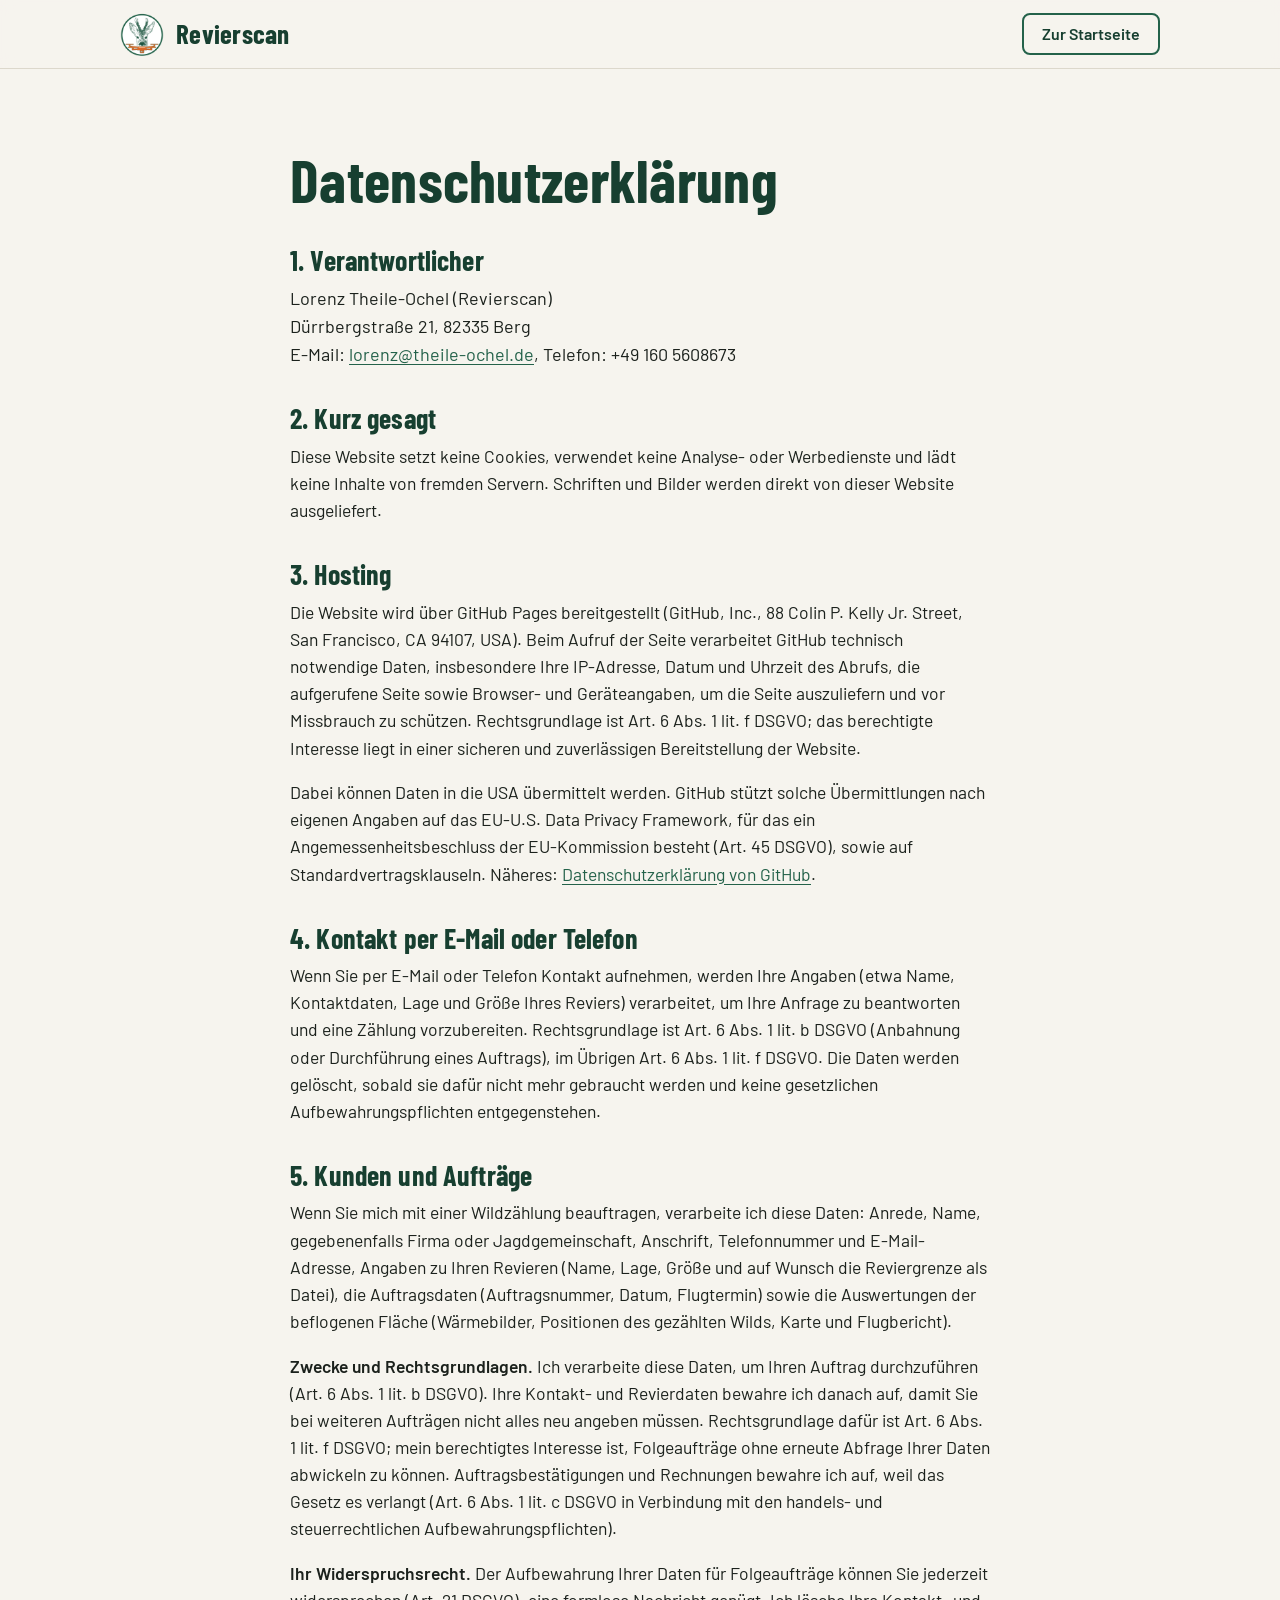
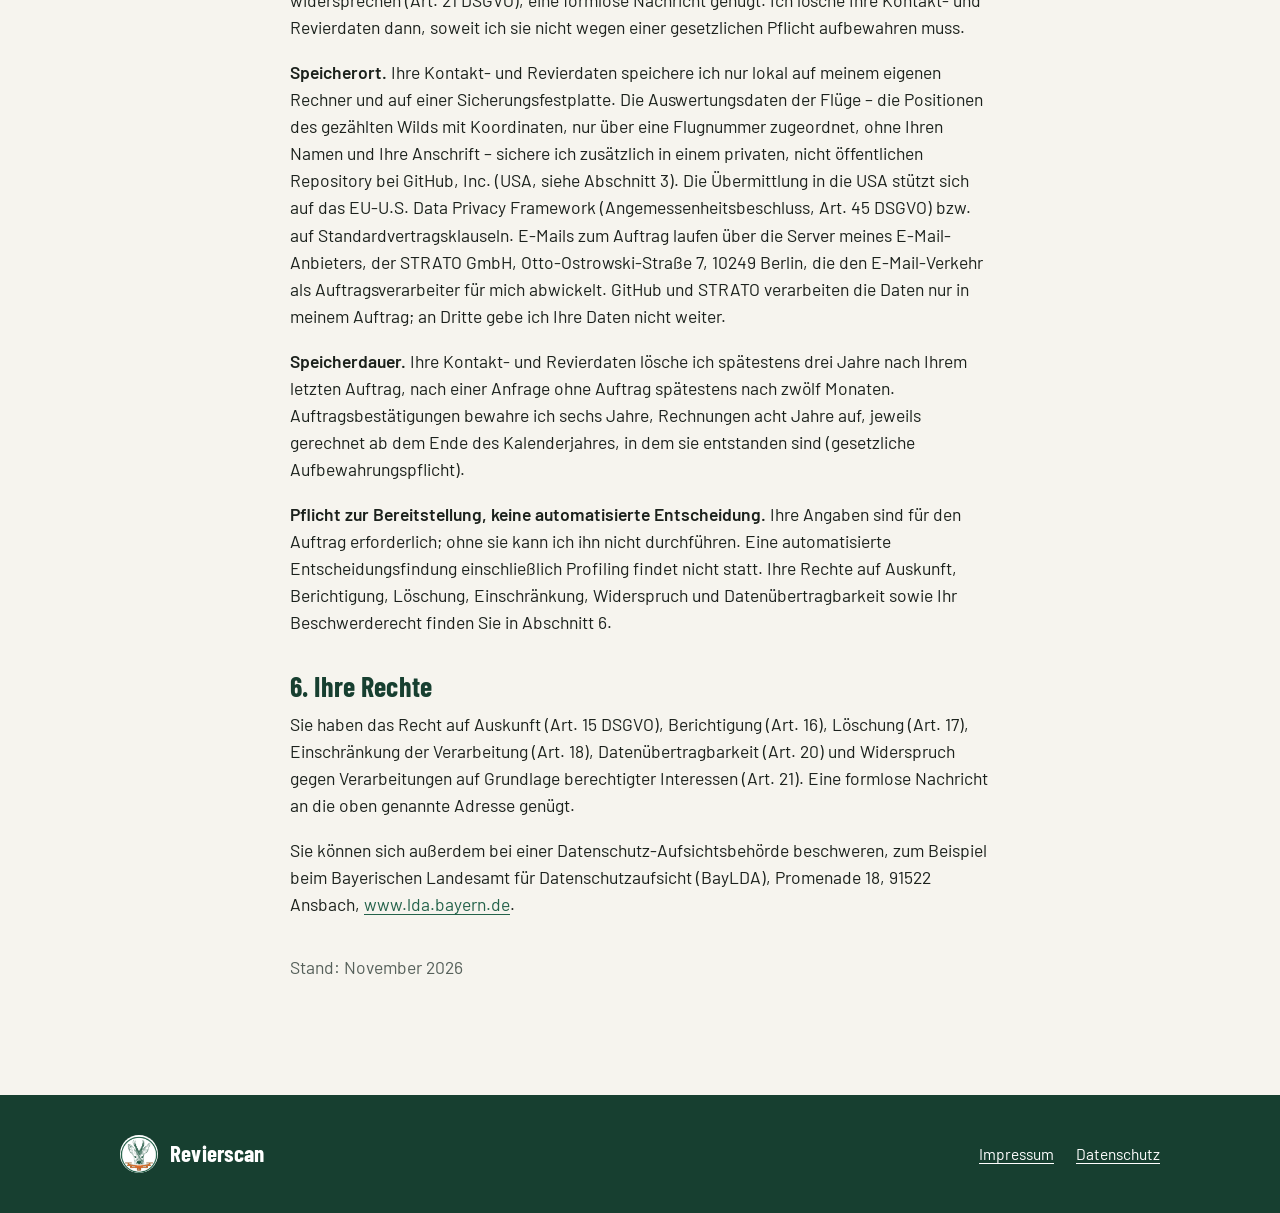
==== datenschutz.html @ d4d0d692 "Website veröffentlichen" ====
<!DOCTYPE html>
<html lang="de">
<head>
<meta charset="utf-8">
<meta name="viewport" content="width=device-width, initial-scale=1">
<title>Datenschutz – Revierscan</title>
<meta name="robots" content="noindex">
<link rel="icon" href="favicon.ico" sizes="any">
<link rel="stylesheet" href="assets/style.css">
</head>
<body>
<header class="kopfzeile">
  <div class="huelle">
    <a class="logo" href="./"><img src="assets/logo-128.png" alt="" width="44" height="44"><span>Revierscan</span></a>
    <a class="knopf knopf-rahmen knopf-klein" href="./">Zur Startseite</a>
  </div>
</header>
<main class="rechtstext">
  <div class="huelle">
    <h1>Datenschutzerklärung</h1>

    <h2>1. Verantwortlicher</h2>
    <address>Lorenz Theile-Ochel (Revierscan)<br>Dürrbergstraße 21, 82335 Berg<br>
    E-Mail: <a href="mailto:lorenz@theile-ochel.de">lorenz@theile-ochel.de</a>, Telefon: +49 160 5608673</address>

    <h2>2. Kurz gesagt</h2>
    <p>Diese Website setzt keine Cookies, verwendet keine Analyse- oder Werbedienste und lädt keine Inhalte von fremden Servern. Schriften und Bilder werden direkt von dieser Website ausgeliefert.</p>

    <h2>3. Hosting</h2>
    <p>Die Website wird über GitHub Pages bereitgestellt (GitHub, Inc., 88 Colin P. Kelly Jr. Street, San Francisco, CA 94107, USA). Beim Aufruf der Seite verarbeitet GitHub technisch notwendige Daten, insbesondere Ihre IP-Adresse, Datum und Uhrzeit des Abrufs, die aufgerufene Seite sowie Browser- und Geräteangaben, um die Seite auszuliefern und vor Missbrauch zu schützen. Rechtsgrundlage ist Art. 6 Abs. 1 lit. f DSGVO; das berechtigte Interesse liegt in einer sicheren und zuverlässigen Bereitstellung der Website.</p>
    <p>Dabei können Daten in die USA übermittelt werden. GitHub stützt solche Übermittlungen nach eigenen Angaben auf das EU-U.S. Data Privacy Framework, für das ein Angemessenheitsbeschluss der EU-Kommission besteht (Art. 45 DSGVO), sowie auf Standardvertragsklauseln. Näheres: <a href="https://docs.github.com/de/site-policy/privacy-policies/github-general-privacy-statement" rel="noopener">Datenschutzerklärung von GitHub</a>.</p>

    <h2>4. Kontakt per E-Mail oder Telefon</h2>
    <p>Wenn Sie per E-Mail oder Telefon Kontakt aufnehmen, werden Ihre Angaben (etwa Name, Kontaktdaten, Lage und Größe Ihres Reviers) verarbeitet, um Ihre Anfrage zu beantworten und eine Zählung vorzubereiten. Rechtsgrundlage ist Art. 6 Abs. 1 lit. b DSGVO (Anbahnung oder Durchführung eines Auftrags), im Übrigen Art. 6 Abs. 1 lit. f DSGVO. Die Daten werden gelöscht, sobald sie dafür nicht mehr gebraucht werden und keine gesetzlichen Aufbewahrungspflichten entgegenstehen.</p>

    <h2>5. Kunden und Aufträge</h2>
    <p>Wenn Sie mich mit einer Wildzählung beauftragen, verarbeite ich diese Daten: Anrede, Name, gegebenenfalls Firma oder Jagdgemeinschaft, Anschrift, Telefonnummer und E-Mail-Adresse, Angaben zu Ihren Revieren (Name, Lage, Größe und auf Wunsch die Reviergrenze als Datei), die Auftragsdaten (Auftragsnummer, Datum, Flugtermin) sowie die Auswertungen der beflogenen Fläche (Wärmebilder, Positionen des gezählten Wilds, Karte und Flugbericht).</p>
    <p><strong>Zwecke und Rechtsgrundlagen.</strong> Ich verarbeite diese Daten, um Ihren Auftrag durchzuführen (Art. 6 Abs. 1 lit. b DSGVO). Ihre Kontakt- und Revierdaten bewahre ich danach auf, damit Sie bei weiteren Aufträgen nicht alles neu angeben müssen. Rechtsgrundlage dafür ist Art. 6 Abs. 1 lit. f DSGVO; mein berechtigtes Interesse ist, Folgeaufträge ohne erneute Abfrage Ihrer Daten abwickeln zu können. Auftragsbestätigungen und Rechnungen bewahre ich auf, weil das Gesetz es verlangt (Art. 6 Abs. 1 lit. c DSGVO in Verbindung mit den handels- und steuerrechtlichen Aufbewahrungspflichten).</p>
    <p><strong>Ihr Widerspruchsrecht.</strong> Der Aufbewahrung Ihrer Daten für Folgeaufträge können Sie jederzeit widersprechen (Art. 21 DSGVO), eine formlose Nachricht genügt. Ich lösche Ihre Kontakt- und Revierdaten dann, soweit ich sie nicht wegen einer gesetzlichen Pflicht aufbewahren muss.</p>
    <p><strong>Speicherort.</strong> Ihre Kontakt- und Revierdaten speichere ich nur lokal auf meinem eigenen Rechner und auf einer Sicherungsfestplatte. Die Auswertungsdaten der Flüge – die Positionen des gezählten Wilds mit Koordinaten, nur über eine Flugnummer zugeordnet, ohne Ihren Namen und Ihre Anschrift – sichere ich zusätzlich in einem privaten, nicht öffentlichen Repository bei GitHub, Inc. (USA, siehe Abschnitt 3). Die Übermittlung in die USA stützt sich auf das EU-U.S. Data Privacy Framework (Angemessenheitsbeschluss, Art. 45 DSGVO) bzw. auf Standardvertragsklauseln. E-Mails zum Auftrag laufen über die Server meines E-Mail-Anbieters, der STRATO GmbH, Otto-Ostrowski-Straße 7, 10249 Berlin, die den E-Mail-Verkehr als Auftragsverarbeiter für mich abwickelt. GitHub und STRATO verarbeiten die Daten nur in meinem Auftrag; an Dritte gebe ich Ihre Daten nicht weiter.</p>
    <p><strong>Speicherdauer.</strong> Ihre Kontakt- und Revierdaten lösche ich spätestens drei Jahre nach Ihrem letzten Auftrag, nach einer Anfrage ohne Auftrag spätestens nach zwölf Monaten. Auftragsbestätigungen bewahre ich sechs Jahre, Rechnungen acht Jahre auf, jeweils gerechnet ab dem Ende des Kalenderjahres, in dem sie entstanden sind (gesetzliche Aufbewahrungspflicht).</p>
    <p><strong>Pflicht zur Bereitstellung, keine automatisierte Entscheidung.</strong> Ihre Angaben sind für den Auftrag erforderlich; ohne sie kann ich ihn nicht durchführen. Eine automatisierte Entscheidungsfindung einschließlich Profiling findet nicht statt. Ihre Rechte auf Auskunft, Berichtigung, Löschung, Einschränkung, Widerspruch und Datenübertragbarkeit sowie Ihr Beschwerderecht finden Sie in Abschnitt 6.</p>

    <h2>6. Ihre Rechte</h2>
    <p>Sie haben das Recht auf Auskunft (Art. 15 DSGVO), Berichtigung (Art. 16), Löschung (Art. 17), Einschränkung der Verarbeitung (Art. 18), Datenübertragbarkeit (Art. 20) und Widerspruch gegen Verarbeitungen auf Grundlage berechtigter Interessen (Art. 21). Eine formlose Nachricht an die oben genannte Adresse genügt.</p>
    <p>Sie können sich außerdem bei einer Datenschutz-Aufsichtsbehörde beschweren, zum Beispiel beim Bayerischen Landesamt für Datenschutzaufsicht (BayLDA), Promenade 18, 91522 Ansbach, <a href="https://www.lda.bayern.de" rel="noopener">www.lda.bayern.de</a>.</p>

    <p style="margin-top:36px;color:var(--text-leise)">Stand: November 2026</p>
  </div>
</main>
<footer class="fusszeile">
  <div class="huelle">
    <a class="logo" href="./"><img src="assets/logo-128.png" alt="" width="38" height="38"><span>Revierscan</span></a>
    <nav aria-label="Rechtliches"><a href="impressum.html">Impressum</a><a href="datenschutz.html">Datenschutz</a></nav>
  </div>
</footer>
</body>
</html>
---- assets/style.css ----
/* Revierscan – Website. Schrift Barlow (SIL OFL, lokal eingebunden, keine Verbindung zu Google). */
@font-face { font-family: "Barlow"; font-weight: 400; font-style: normal; font-display: swap; src: url("Barlow-Regular.woff2") format("woff2"); }
@font-face { font-family: "Barlow"; font-weight: 500; font-style: normal; font-display: swap; src: url("Barlow-Medium.woff2") format("woff2"); }
@font-face { font-family: "Barlow"; font-weight: 600; font-style: normal; font-display: swap; src: url("Barlow-SemiBold.woff2") format("woff2"); }
@font-face { font-family: "Barlow Condensed"; font-weight: 600; font-style: normal; font-display: swap; src: url("BarlowCondensed-SemiBold.woff2") format("woff2"); }
@font-face { font-family: "Barlow Condensed"; font-weight: 700; font-style: normal; font-display: swap; src: url("BarlowCondensed-Bold.woff2") format("woff2"); }

:root {
  --gruen: #24624a;
  --gruen-dunkel: #173f30;
  --gruen-hell: #e3ece6;
  --orange: #e8732f;
  --orange-dunkel: #c95b1c;
  --text: #1b211c;
  --text-leise: #56605a;
  --papier: #f6f4ee;
  --weiss: #ffffff;
  --linie: #dcd8cc;
  --nacht: #0f1311;
  --nacht-2: #171c19;
  --nacht-text: #e7ebe5;
  --nacht-leise: #9aa59d;
  --breite: 1120px;
  --rand: clamp(20px, 5vw, 40px);
  --kopf: "Barlow Condensed", "Arial Narrow", sans-serif;
}

* { box-sizing: border-box; }
html { scroll-behavior: smooth; scroll-padding-top: 76px; -webkit-text-size-adjust: 100%; }
body { margin: 0; background: var(--papier); color: var(--text); font-family: "Barlow", "Segoe UI", Arial, sans-serif; font-size: 18px; line-height: 1.55; }
img { max-width: 100%; display: block; }
a { color: var(--gruen); text-underline-offset: 3px; }
a:hover { color: var(--gruen-dunkel); }
:focus-visible { outline: 3px solid var(--orange); outline-offset: 3px; border-radius: 4px; }

.huelle { max-width: var(--breite); margin: 0 auto; padding: 0 var(--rand); }
h1, h2, h3 { font-family: var(--kopf); font-weight: 700; line-height: 1.02; letter-spacing: 0.005em; margin: 0; }
h2 { font-size: clamp(34px, 5vw, 52px); color: var(--gruen-dunkel); }
h3 { font-size: 24px; font-weight: 600; color: var(--gruen-dunkel); }
p { margin: 0 0 1em; }
.marke { font-family: var(--kopf); font-weight: 600; font-size: 15px; letter-spacing: 0.14em; text-transform: uppercase; color: var(--orange-dunkel); margin-bottom: 14px; display: block; }

/* Kopfzeile */
.kopfzeile { position: sticky; top: 0; z-index: 20; background: rgba(246, 244, 238, 0.92); backdrop-filter: blur(8px); -webkit-backdrop-filter: blur(8px); border-bottom: 1px solid var(--linie); }
.kopfzeile .huelle { display: flex; align-items: center; gap: 24px; height: 68px; }
.logo { display: flex; align-items: center; gap: 12px; text-decoration: none; color: var(--gruen-dunkel); margin-right: auto; }
.logo img { width: 44px; height: 44px; }
.logo span { font-family: var(--kopf); font-weight: 700; font-size: 27px; letter-spacing: 0.01em; }
.navi { display: flex; gap: 26px; }
.navi a { text-decoration: none; color: var(--text); font-weight: 500; font-size: 17px; }
.navi a:hover { color: var(--gruen); }

.knopf { display: inline-flex; align-items: center; gap: 10px; padding: 14px 24px; border-radius: 8px; font-weight: 600; font-size: 17px; text-decoration: none; line-height: 1.1; transition: background 0.15s, transform 0.15s; border: 2px solid transparent; }
.knopf:active { transform: translateY(1px); }
.knopf-orange { background: var(--orange); color: #fff; }
.knopf-orange:hover { background: var(--orange-dunkel); color: #fff; }
.knopf-gruen { background: var(--gruen); color: #fff; }
.knopf-gruen:hover { background: var(--gruen-dunkel); color: #fff; }
.knopf-rahmen { border-color: var(--gruen); color: var(--gruen-dunkel); background: transparent; }
.knopf-rahmen:hover { background: var(--gruen-hell); }
.knopf-klein { padding: 10px 18px; font-size: 16px; }
.knopf svg { width: 20px; height: 20px; flex: none; }

/* Einstieg */
.einstieg { position: relative; overflow: hidden; padding: clamp(48px, 8vw, 96px) 0 clamp(56px, 8vw, 96px); }
.einstieg::before { /* Hektar-Raster als Hintergrund */
  content: ""; position: absolute; inset: 0; pointer-events: none;
  background-image: linear-gradient(rgba(36, 98, 74, 0.07) 1px, transparent 1px), linear-gradient(90deg, rgba(36, 98, 74, 0.07) 1px, transparent 1px);
  background-size: 56px 56px;
  -webkit-mask-image: radial-gradient(ellipse at 70% 40%, #000 0%, transparent 75%);
  mask-image: radial-gradient(ellipse at 70% 40%, #000 0%, transparent 75%);
}
.einstieg .huelle { position: relative; display: grid; grid-template-columns: 1fr 1.05fr; gap: clamp(32px, 5vw, 64px); align-items: center; }
.einstieg h1 { font-size: clamp(52px, 8.4vw, 96px); color: var(--gruen-dunkel); text-transform: uppercase; margin-bottom: 22px; }
.einstieg h1 em { font-style: normal; color: var(--orange); }
.einstieg .vorspann { font-size: clamp(19px, 2vw, 21px); color: var(--text); max-width: 34em; margin-bottom: 30px; }
.knopfreihe { display: flex; flex-wrap: wrap; gap: 12px; }
.hinweis-kostenlos { display: inline-flex; align-items: center; gap: 10px; margin-top: 26px; padding: 8px 14px 8px 10px; border-radius: 999px; background: var(--weiss); border: 1px solid var(--linie); font-size: 15.5px; font-weight: 500; color: var(--gruen-dunkel); }
.hinweis-kostenlos::before { content: ""; width: 10px; height: 10px; border-radius: 50%; background: var(--orange); box-shadow: 0 0 0 4px rgba(232, 115, 47, 0.2); }

.kartenbild { margin: 0; background: var(--weiss); padding: 10px; border-radius: 14px; box-shadow: 0 1px 2px rgba(23, 63, 48, 0.08), 0 18px 48px -12px rgba(23, 63, 48, 0.28); }
.kartenbild img { border-radius: 8px; width: 100%; height: auto; aspect-ratio: 760 / 497; }
.kartenbild figcaption { font-size: 14.5px; color: var(--text-leise); padding: 12px 6px 4px; line-height: 1.45; }
.kartenbild figcaption strong { color: var(--text); font-weight: 600; }

/* Kennzahlen */
.kennzahlen { background: var(--gruen-dunkel); color: #fff; }
.kennzahlen .huelle { display: grid; grid-template-columns: repeat(4, 1fr); }
.kennzahl { padding: 30px 22px 28px; border-left: 1px solid rgba(255, 255, 255, 0.14); }
.kennzahl:first-child { border-left: 0; padding-left: 0; }
.kennzahl b { display: block; font-family: var(--kopf); font-weight: 700; font-size: 42px; line-height: 1; color: #fff; margin-bottom: 6px; }
.kennzahl b small { font-size: 0.55em; font-weight: 600; margin-left: 2px; }
.kennzahl span { font-size: 16px; color: rgba(255, 255, 255, 0.78); line-height: 1.35; display: block; }

/* Abschnitte */
.abschnitt { padding: clamp(64px, 9vw, 112px) 0; }
.abschnitt-weiss { background: var(--weiss); }
.kopf-abschnitt { max-width: 720px; margin-bottom: 48px; }
.kopf-abschnitt p { font-size: 19px; color: var(--text-leise); margin-top: 16px; }

.karten4 { display: grid; grid-template-columns: repeat(2, 1fr); gap: 20px; }
.leistung { background: var(--papier); border: 1px solid var(--linie); border-radius: 12px; padding: 28px 28px 22px; display: grid; grid-template-columns: 52px 1fr; gap: 4px 20px; }
.leistung .zeichen { grid-row: span 2; width: 52px; height: 52px; border-radius: 12px; background: var(--gruen); display: grid; place-items: center; }
.leistung .zeichen svg { width: 28px; height: 28px; stroke: #fff; fill: none; stroke-width: 1.8; stroke-linecap: round; stroke-linejoin: round; }
.leistung h3 { margin-top: 2px; }
.leistung p { color: var(--text-leise); font-size: 17px; margin: 6px 0 0; }

/* Nacht / Wärmebild */
.nacht { background: var(--nacht); color: var(--nacht-text); position: relative; overflow: hidden; }
.nacht::before { content: ""; position: absolute; width: 900px; height: 900px; right: -300px; top: -380px; background: radial-gradient(circle, rgba(232, 115, 47, 0.16), transparent 62%); pointer-events: none; }
.nacht .huelle { position: relative; display: grid; grid-template-columns: 1fr 1.15fr; gap: clamp(32px, 5vw, 64px); align-items: center; }
.nacht h2 { color: #fff; margin-bottom: 22px; }
.nacht .marke { color: var(--orange); }
.nacht p { color: var(--nacht-leise); font-size: 18.5px; }
.nacht p strong { color: var(--nacht-text); font-weight: 600; }
.zahlenzeile { display: flex; gap: 34px; margin-top: 30px; padding-top: 24px; border-top: 1px solid rgba(255, 255, 255, 0.12); }
.zahlenzeile b { display: block; font-family: var(--kopf); font-size: 38px; line-height: 1; color: var(--orange); }
.zahlenzeile span { font-size: 15px; color: var(--nacht-leise); }

.waermebild { position: relative; margin: 0; }
.waermebild > img { width: 100%; height: auto; aspect-ratio: 1280 / 1024; border-radius: 10px; filter: contrast(1.12) brightness(0.98); box-shadow: 0 0 0 1px rgba(255, 255, 255, 0.08), 0 30px 70px -20px rgba(0, 0, 0, 0.8); }
.lupe { position: absolute; left: -22px; bottom: -26px; width: 36%; background: var(--nacht-2); padding: 6px; border-radius: 10px; box-shadow: 0 0 0 1px rgba(255, 255, 255, 0.12), 0 20px 40px -10px rgba(0, 0, 0, 0.9); }
.lupe img { border-radius: 6px; width: 100%; height: auto; aspect-ratio: 1; }
.lupe span { position: absolute; top: 14px; left: 14px; font-size: 12px; font-weight: 600; letter-spacing: 0.08em; text-transform: uppercase; background: rgba(15, 19, 17, 0.75); color: #fff; padding: 3px 8px; border-radius: 4px; }
.waermebild figcaption { font-size: 14px; color: var(--nacht-leise); margin-top: 40px; padding-left: 34%; }

/* Ablauf */
.schritte { list-style: none; padding: 0; margin: 0; display: grid; grid-template-columns: repeat(4, 1fr); gap: 20px; counter-reset: schritt; }
.schritte li { position: relative; padding-top: 64px; }
.schritte li::before { counter-increment: schritt; content: counter(schritt); position: absolute; top: 0; left: 0; width: 46px; height: 46px; border-radius: 50%; background: var(--weiss); border: 2px solid var(--gruen); color: var(--gruen-dunkel); font-family: var(--kopf); font-weight: 700; font-size: 24px; display: grid; place-items: center; }
.schritte li::after { content: ""; position: absolute; top: 23px; left: 58px; right: -8px; height: 2px; background: repeating-linear-gradient(90deg, var(--linie) 0 8px, transparent 8px 14px); }
.schritte li:last-child::after { display: none; }
.schritte h3 { margin-bottom: 10px; }
.schritte p { font-size: 17px; color: var(--text-leise); margin: 0; }

/* Fragen */
.fragen { display: grid; grid-template-columns: 0.8fr 1.2fr; gap: clamp(32px, 6vw, 80px); align-items: start; }
.fragen details { border-bottom: 1px solid var(--linie); }
.fragen details:first-child { border-top: 1px solid var(--linie); }
.fragen summary { list-style: none; cursor: pointer; padding: 22px 44px 22px 0; position: relative; font-weight: 600; font-size: 19px; color: var(--gruen-dunkel); }
.fragen summary::-webkit-details-marker { display: none; }
.fragen summary::after { content: ""; position: absolute; right: 8px; top: 50%; width: 12px; height: 12px; border-right: 2.5px solid var(--orange); border-bottom: 2.5px solid var(--orange); transform: translateY(-75%) rotate(45deg); transition: transform 0.2s; }
.fragen details[open] summary::after { transform: translateY(-25%) rotate(-135deg); }
.fragen details p { color: var(--text-leise); font-size: 17.5px; padding-right: 44px; }

/* Preis + Kontakt */
.angebot { display: grid; grid-template-columns: 1fr 1fr; gap: 24px; }
.preis { background: var(--gruen); color: #fff; border-radius: 16px; padding: clamp(28px, 4vw, 44px); position: relative; overflow: hidden; }
.preis::after { content: ""; position: absolute; right: -60px; bottom: -60px; width: 220px; height: 220px; border-radius: 50%; border: 28px solid rgba(255, 255, 255, 0.06); }
.preis .marke { color: #ffc49f; }
.preis h2 { color: #fff; font-size: clamp(44px, 6vw, 64px); margin-bottom: 18px; }
.preis p { color: rgba(255, 255, 255, 0.85); font-size: 17.5px; }
.preis ul { margin: 22px 0 0; padding: 0; list-style: none; }
.preis li { padding: 9px 0 9px 30px; position: relative; border-top: 1px solid rgba(255, 255, 255, 0.14); font-size: 17px; }
.preis li::before { content: ""; position: absolute; left: 2px; top: 15px; width: 14px; height: 8px; border-left: 2.5px solid #ffc49f; border-bottom: 2.5px solid #ffc49f; transform: rotate(-45deg); }
.kontakt { background: var(--weiss); border: 1px solid var(--linie); border-radius: 16px; padding: clamp(28px, 4vw, 44px); }
.kontakt h2 { margin-bottom: 16px; }
.kontakt p { color: var(--text-leise); }
.kontakt .knopfreihe { margin: 26px 0 22px; }
.kontaktdaten { display: grid; gap: 6px; font-size: 17px; padding-top: 18px; border-top: 1px solid var(--linie); }
.kontaktdaten a { font-weight: 600; text-decoration: none; }
.kontaktdaten a:hover { text-decoration: underline; }

/* Fußzeile */
.fusszeile { background: var(--gruen-dunkel); color: rgba(255, 255, 255, 0.75); padding: 40px 0; font-size: 15.5px; }
.fusszeile .huelle { display: flex; flex-wrap: wrap; align-items: center; gap: 18px 32px; }
.fusszeile .logo { color: #fff; }
.fusszeile .logo img { width: 38px; height: 38px; background: #fff; border-radius: 50%; }
.fusszeile .logo span { font-size: 23px; }
.fusszeile nav { display: flex; gap: 22px; }
.fusszeile a { color: #fff; }

/* Rechtstexte */
.rechtstext { padding: clamp(48px, 7vw, 80px) 0 96px; }
.rechtstext .huelle { max-width: 780px; }
.rechtstext h1 { font-size: clamp(44px, 6vw, 60px); color: var(--gruen-dunkel); margin-bottom: 32px; }
.rechtstext h2 { font-size: 28px; margin: 36px 0 10px; }
.rechtstext p, .rechtstext li { font-size: 17.5px; color: var(--text); }
.rechtstext address { font-style: normal; }

/* Kleinere Bildschirme */
@media (max-width: 980px) {
  .navi { display: none; }
  .einstieg .huelle, .nacht .huelle, .fragen, .angebot { grid-template-columns: 1fr; }
  .kennzahlen .huelle { grid-template-columns: repeat(2, 1fr); }
  .kennzahl { border-left: 0; padding-left: 0; border-top: 1px solid rgba(255, 255, 255, 0.14); }
  .kennzahl:nth-child(-n+2) { border-top: 0; }
  .schritte { grid-template-columns: 1fr 1fr; gap: 36px 24px; }
  .schritte li::after { display: none; }
  .waermebild { margin-bottom: 8px; }
  .lupe { left: auto; right: 10px; bottom: -22px; width: 34%; }
  .waermebild figcaption { padding-left: 0; padding-right: 38%; margin-top: 18px; }
}
@media (max-width: 640px) {
  body { font-size: 17px; }
  .logo span { font-size: 24px; }
  .kopfzeile .knopf { padding: 9px 14px; font-size: 15px; }
  .karten4, .schritte { grid-template-columns: 1fr; }
  .leistung { grid-template-columns: 44px 1fr; padding: 22px; }
  .leistung .zeichen { width: 44px; height: 44px; }
  .kennzahl { padding: 22px 12px 20px 0; }
  .kennzahl b { font-size: 34px; }
  .zahlenzeile { gap: 22px; }
  .knopfreihe .knopf { width: 100%; justify-content: center; }
}
@media (prefers-reduced-motion: reduce) { html { scroll-behavior: auto; } * { transition: none !important; } }
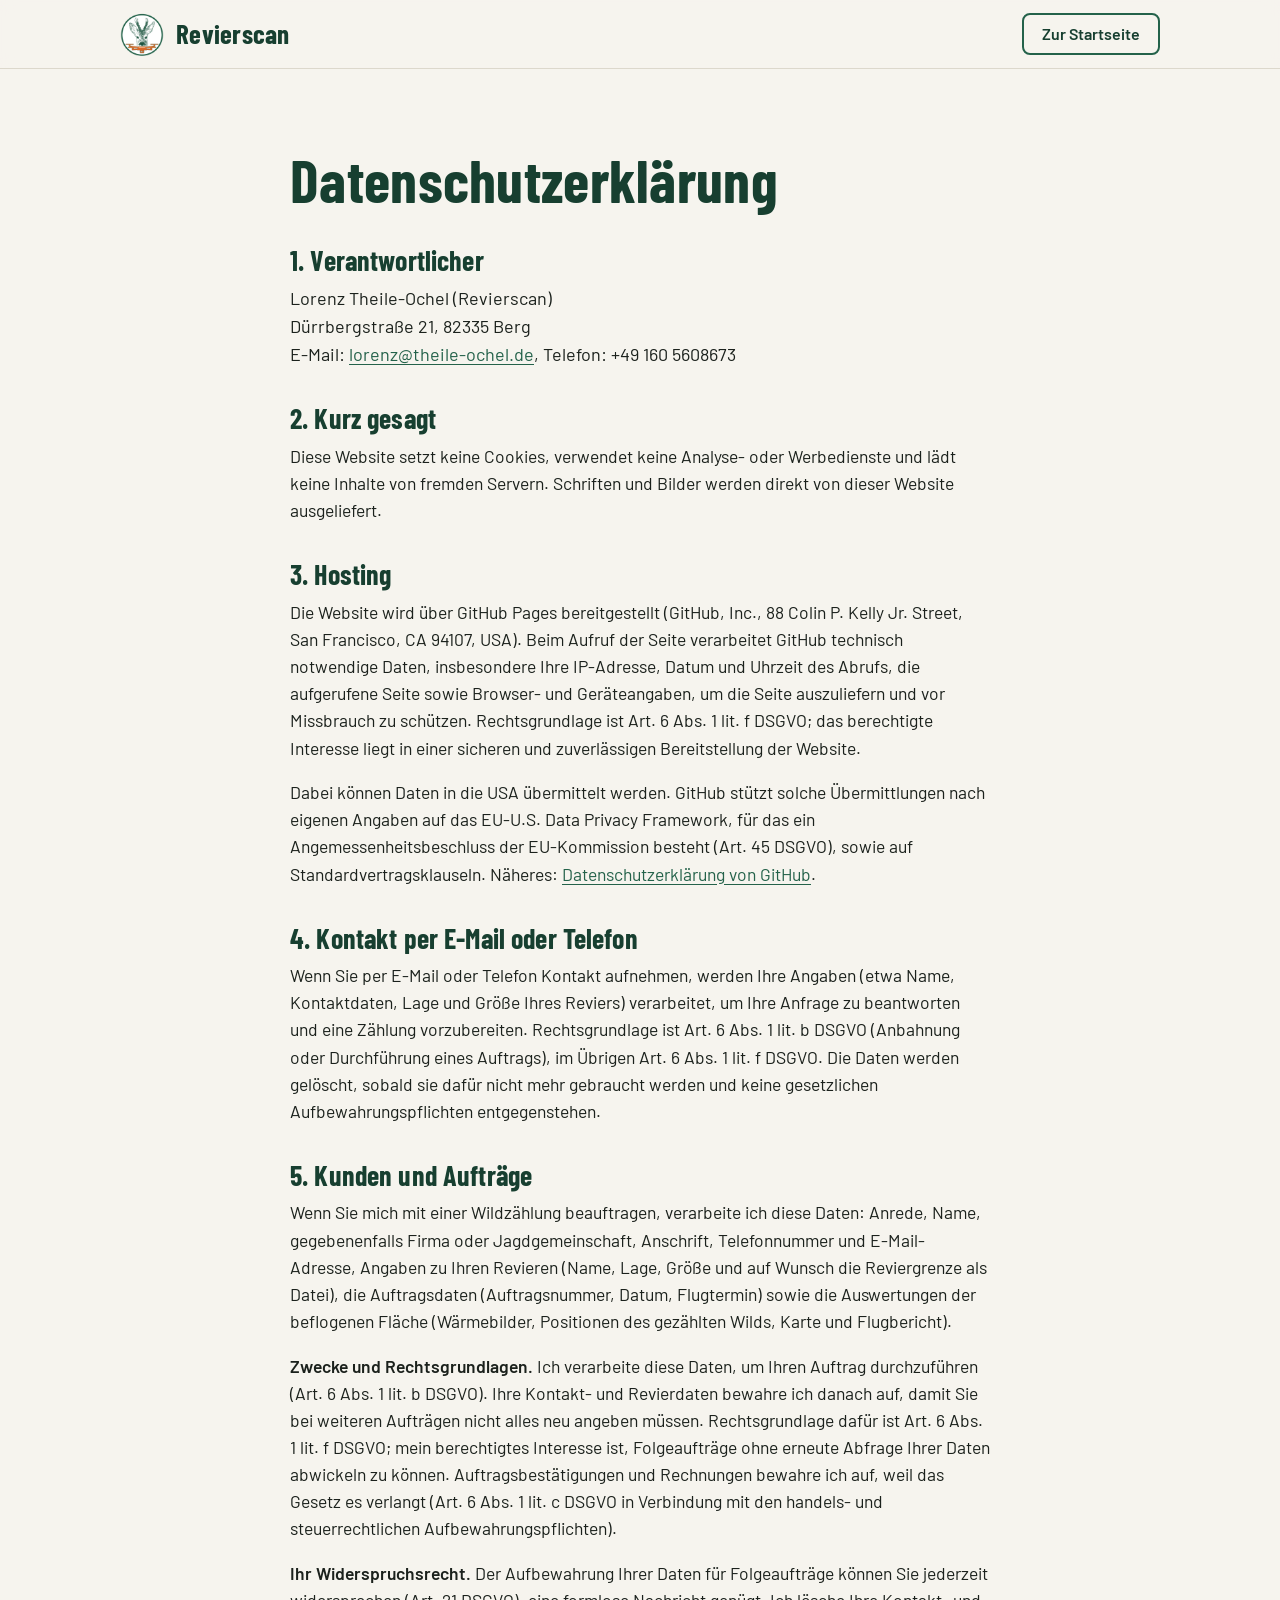
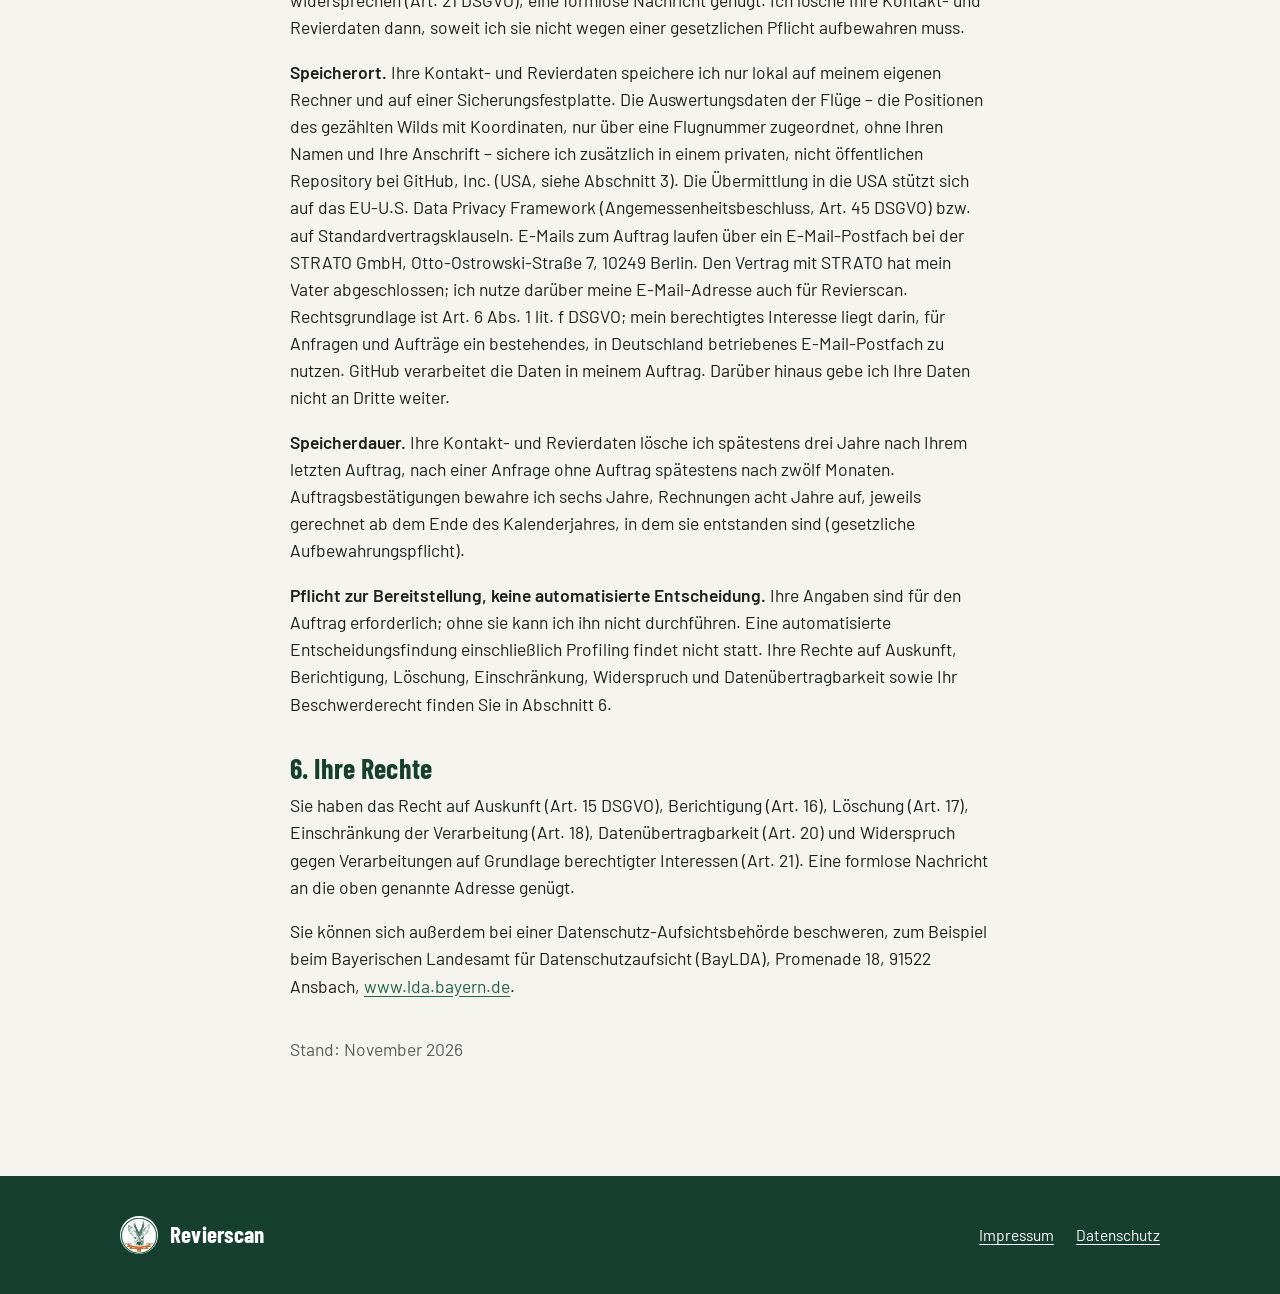
==== commit ef480929: "Datenschutz: E-Mail-Postfach über Vertrag des Vaters" ====
--- a/datenschutz.html
+++ b/datenschutz.html
@@ -37,7 +37,7 @@
     <p>Wenn Sie mich mit einer Wildzählung beauftragen, verarbeite ich diese Daten: Anrede, Name, gegebenenfalls Firma oder Jagdgemeinschaft, Anschrift, Telefonnummer und E-Mail-Adresse, Angaben zu Ihren Revieren (Name, Lage, Größe und auf Wunsch die Reviergrenze als Datei), die Auftragsdaten (Auftragsnummer, Datum, Flugtermin) sowie die Auswertungen der beflogenen Fläche (Wärmebilder, Positionen des gezählten Wilds, Karte und Flugbericht).</p>
     <p><strong>Zwecke und Rechtsgrundlagen.</strong> Ich verarbeite diese Daten, um Ihren Auftrag durchzuführen (Art. 6 Abs. 1 lit. b DSGVO). Ihre Kontakt- und Revierdaten bewahre ich danach auf, damit Sie bei weiteren Aufträgen nicht alles neu angeben müssen. Rechtsgrundlage dafür ist Art. 6 Abs. 1 lit. f DSGVO; mein berechtigtes Interesse ist, Folgeaufträge ohne erneute Abfrage Ihrer Daten abwickeln zu können. Auftragsbestätigungen und Rechnungen bewahre ich auf, weil das Gesetz es verlangt (Art. 6 Abs. 1 lit. c DSGVO in Verbindung mit den handels- und steuerrechtlichen Aufbewahrungspflichten).</p>
     <p><strong>Ihr Widerspruchsrecht.</strong> Der Aufbewahrung Ihrer Daten für Folgeaufträge können Sie jederzeit widersprechen (Art. 21 DSGVO), eine formlose Nachricht genügt. Ich lösche Ihre Kontakt- und Revierdaten dann, soweit ich sie nicht wegen einer gesetzlichen Pflicht aufbewahren muss.</p>
-    <p><strong>Speicherort.</strong> Ihre Kontakt- und Revierdaten speichere ich nur lokal auf meinem eigenen Rechner und auf einer Sicherungsfestplatte. Die Auswertungsdaten der Flüge – die Positionen des gezählten Wilds mit Koordinaten, nur über eine Flugnummer zugeordnet, ohne Ihren Namen und Ihre Anschrift – sichere ich zusätzlich in einem privaten, nicht öffentlichen Repository bei GitHub, Inc. (USA, siehe Abschnitt 3). Die Übermittlung in die USA stützt sich auf das EU-U.S. Data Privacy Framework (Angemessenheitsbeschluss, Art. 45 DSGVO) bzw. auf Standardvertragsklauseln. E-Mails zum Auftrag laufen über die Server meines E-Mail-Anbieters, der STRATO GmbH, Otto-Ostrowski-Straße 7, 10249 Berlin, die den E-Mail-Verkehr als Auftragsverarbeiter für mich abwickelt. GitHub und STRATO verarbeiten die Daten nur in meinem Auftrag; an Dritte gebe ich Ihre Daten nicht weiter.</p>
+    <p><strong>Speicherort.</strong> Ihre Kontakt- und Revierdaten speichere ich nur lokal auf meinem eigenen Rechner und auf einer Sicherungsfestplatte. Die Auswertungsdaten der Flüge – die Positionen des gezählten Wilds mit Koordinaten, nur über eine Flugnummer zugeordnet, ohne Ihren Namen und Ihre Anschrift – sichere ich zusätzlich in einem privaten, nicht öffentlichen Repository bei GitHub, Inc. (USA, siehe Abschnitt 3). Die Übermittlung in die USA stützt sich auf das EU-U.S. Data Privacy Framework (Angemessenheitsbeschluss, Art. 45 DSGVO) bzw. auf Standardvertragsklauseln. E-Mails zum Auftrag laufen über ein E-Mail-Postfach bei der STRATO GmbH, Otto-Ostrowski-Straße 7, 10249 Berlin. Den Vertrag mit STRATO hat mein Vater abgeschlossen; ich nutze darüber meine E-Mail-Adresse auch für Revierscan. Rechtsgrundlage ist Art. 6 Abs. 1 lit. f DSGVO; mein berechtigtes Interesse liegt darin, für Anfragen und Aufträge ein bestehendes, in Deutschland betriebenes E-Mail-Postfach zu nutzen. GitHub verarbeitet die Daten in meinem Auftrag. Darüber hinaus gebe ich Ihre Daten nicht an Dritte weiter.</p>
     <p><strong>Speicherdauer.</strong> Ihre Kontakt- und Revierdaten lösche ich spätestens drei Jahre nach Ihrem letzten Auftrag, nach einer Anfrage ohne Auftrag spätestens nach zwölf Monaten. Auftragsbestätigungen bewahre ich sechs Jahre, Rechnungen acht Jahre auf, jeweils gerechnet ab dem Ende des Kalenderjahres, in dem sie entstanden sind (gesetzliche Aufbewahrungspflicht).</p>
     <p><strong>Pflicht zur Bereitstellung, keine automatisierte Entscheidung.</strong> Ihre Angaben sind für den Auftrag erforderlich; ohne sie kann ich ihn nicht durchführen. Eine automatisierte Entscheidungsfindung einschließlich Profiling findet nicht statt. Ihre Rechte auf Auskunft, Berichtigung, Löschung, Einschränkung, Widerspruch und Datenübertragbarkeit sowie Ihr Beschwerderecht finden Sie in Abschnitt 6.</p>
 
